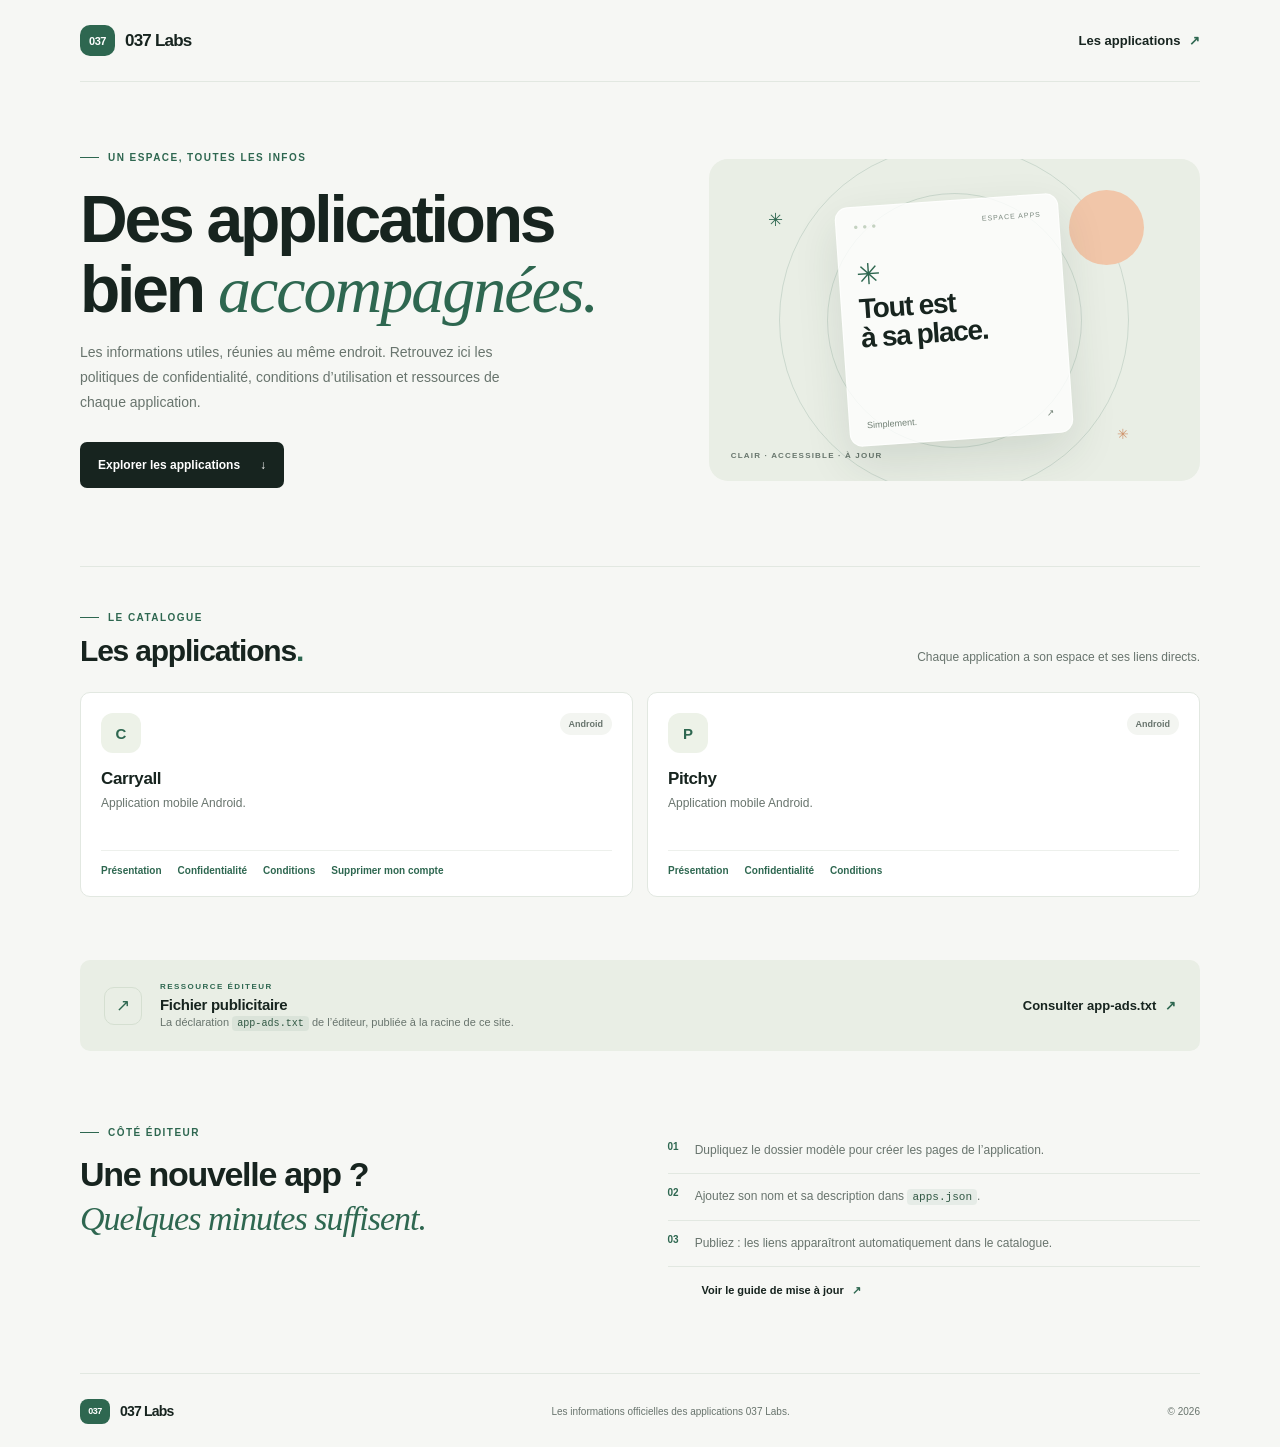
==== index.html @ 4214aaa5 "Initialise le site 037 Labs" ====
<!doctype html>
<html lang="fr">
<head>
  <meta charset="utf-8">
  <meta name="viewport" content="width=device-width, initial-scale=1">
  <meta name="theme-color" content="#f6f7f4">
  <meta name="description" content="Retrouvez les informations légales et les ressources des applications mobiles de 037 Labs.">
  <title>037 Labs — applications & informations</title>
  <link rel="stylesheet" href="styles.css">
  <script src="main.js" defer></script>
</head>
<body>
  <header class="topbar">
    <a class="brand" href="./" aria-label="Accueil 037 Labs">
      <span class="brand-mark" aria-hidden="true">037</span>
      <span class="brand-name">037 Labs</span>
    </a>
    <a class="top-link" href="#applications">Les applications <span aria-hidden="true">↗</span></a>
  </header>

  <main>
    <section class="hero">
      <div class="hero-copy">
        <p class="eyebrow"><span class="eyebrow-line"></span> UN ESPACE, TOUTES LES INFOS</p>
        <h1>Des applications<br>bien <span class="serif-accent">accompagnées.</span></h1>
        <p class="hero-description">Les informations utiles, réunies au même endroit. Retrouvez ici les politiques de confidentialité, conditions d’utilisation et ressources de chaque application.</p>
        <a class="button button-dark" href="#applications">Explorer les applications <span aria-hidden="true">↓</span></a>
      </div>
      <div class="hero-art" aria-hidden="true">
        <div class="art-orbit orbit-one"></div>
        <div class="art-orbit orbit-two"></div>
        <div class="art-sun"></div>
        <div class="art-card">
          <div class="art-card-top"><span class="art-window-dots">● ● ●</span><span>ESPACE APPS</span></div>
          <div class="art-symbol">✳</div>
          <div class="art-card-title">Tout est<br>à sa place.</div>
          <div class="art-card-foot"><span>Simplement.</span><span>↗</span></div>
        </div>
        <span class="art-spark spark-one">✳</span>
        <span class="art-spark spark-two">✳</span>
        <span class="art-caption">CLAIR · ACCESSIBLE · À JOUR</span>
      </div>
    </section>

    <section class="apps-section" id="applications">
      <div class="section-heading">
        <div>
          <p class="eyebrow"><span class="eyebrow-line"></span> LE CATALOGUE</p>
          <h2>Les applications<span class="heading-period">.</span></h2>
        </div>
        <p class="section-note">Chaque application a son espace et ses liens directs.</p>
      </div>
      <div id="app-list" class="app-list" aria-live="polite">
        <div class="loading-card">Le catalogue arrive<span class="loading-dots">…</span></div>
      </div>
    </section>

    <section class="resources-section" aria-labelledby="resources-title">
      <div class="resource-icon" aria-hidden="true">↗</div>
      <div class="resource-copy">
        <p class="eyebrow">RESSOURCE ÉDITEUR</p>
        <h2 id="resources-title">Fichier publicitaire</h2>
        <p>La déclaration <code>app-ads.txt</code> de l’éditeur, publiée à la racine de ce site.</p>
      </div>
      <a class="text-link" href="app-ads.txt">Consulter app-ads.txt <span aria-hidden="true">↗</span></a>
    </section>

    <section class="how-section" aria-labelledby="how-title">
      <div>
        <p class="eyebrow"><span class="eyebrow-line"></span> CÔTÉ ÉDITEUR</p>
        <h2 id="how-title">Une nouvelle app ?<br><span class="serif-accent">Quelques minutes suffisent.</span></h2>
      </div>
      <div class="how-steps">
        <div class="how-step"><span>01</span><p>Dupliquez le dossier modèle pour créer les pages de l’application.</p></div>
        <div class="how-step"><span>02</span><p>Ajoutez son nom et sa description dans <code>apps.json</code>.</p></div>
        <div class="how-step"><span>03</span><p>Publiez : les liens apparaîtront automatiquement dans le catalogue.</p></div>
        <a class="text-link setup-link" href="README.md">Voir le guide de mise à jour <span aria-hidden="true">↗</span></a>
      </div>
    </section>
  </main>

  <footer class="footer">
    <a class="brand footer-brand" href="./"><span class="brand-mark" aria-hidden="true">037</span><span class="brand-name">037 Labs</span></a>
    <p>Les informations officielles des applications 037 Labs.</p>
    <span class="footer-year">© <span id="year"></span></span>
  </footer>
</body>
</html>
---- styles.css ----
:root {
  color-scheme: light;
  --paper: #f6f7f4;
  --white: #fff;
  --ink: #17241f;
  --muted: #68746d;
  --line: #e2e8e1;
  --green: #2e6750;
  --lime: #d3e6ae;
  --peach: #f1c6a9;
  --font: "Segoe UI", Arial, sans-serif;
}

* { box-sizing: border-box; }
html { scroll-behavior: smooth; }
body { margin: 0; background: var(--paper); color: var(--ink); font-family: var(--font); -webkit-font-smoothing: antialiased; }
a { color: inherit; }
.topbar, main, .footer { width: min(1120px, calc(100% - 64px)); margin-inline: auto; }
.topbar { height: 82px; display: flex; align-items: center; justify-content: space-between; border-bottom: 1px solid var(--line); }
.brand { display: inline-flex; gap: 10px; align-items: center; text-decoration: none; }
.brand-mark { width: 35px; height: 31px; display: grid; place-items: center; border-radius: 10px; color: var(--white); background: var(--green); font-size: 11px; font-weight: 700; letter-spacing: -.5px; }
.brand-name { font-size: 17px; font-weight: 700; letter-spacing: -.8px; }
.brand-dot, .heading-period { color: var(--green); }
.top-link, .text-link { font-size: 13px; font-weight: 600; text-decoration: none; }
.top-link span, .text-link span { margin-left: 5px; color: var(--green); }
.hero { min-height: 484px; display: grid; grid-template-columns: 1.08fr .92fr; align-items: center; gap: 52px; padding: 66px 0 74px; }
.eyebrow { margin: 0; display: flex; align-items: center; gap: 9px; color: var(--green); font-size: 10px; font-weight: 700; letter-spacing: 1.45px; }
.eyebrow-line { width: 19px; height: 1px; background: var(--green); }
h1, h2, p { margin-top: 0; }
h1 { margin: 22px 0 16px; font-size: clamp(43px, 5.2vw, 66px); line-height: 1.05; letter-spacing: -3.2px; font-weight: 600; }
.serif-accent { color: var(--green); font-family: Georgia, serif; font-weight: 500; font-style: italic; letter-spacing: -2px; }
.hero-description { max-width: 430px; margin-bottom: 26px; color: var(--muted); font-size: 14px; line-height: 1.8; }
.button { min-height: 46px; padding: 0 18px; display: inline-flex; align-items: center; justify-content: center; gap: 20px; border-radius: 7px; text-decoration: none; font-size: 12px; font-weight: 600; transition: transform .18s ease, background .18s ease; }
.button:hover { transform: translateY(-2px); }
.button-dark { color: var(--white); background: var(--ink); }
.button-dark:hover { background: var(--green); }
.hero-art { position: relative; height: 322px; display: grid; place-items: center; overflow: hidden; border-radius: 19px; background: #e9eee5; }
.art-orbit { position: absolute; width: 350px; height: 350px; border: 1px solid rgba(46, 103, 80, .16); border-radius: 50%; }
.orbit-two { width: 255px; height: 255px; }
.art-sun { position: absolute; top: 31px; right: 56px; width: 75px; height: 75px; border-radius: 50%; background: var(--peach); }
.art-card { position: relative; z-index: 1; width: 224px; height: 240px; padding: 15px 17px; border: 1px solid rgba(255,255,255,.7); border-radius: 13px; background: rgba(255,255,255,.78); box-shadow: 0 19px 46px rgba(34, 57, 43, .12); transform: rotate(-4deg); }
.art-card-top, .art-card-foot { display: flex; justify-content: space-between; align-items: center; }
.art-card-top { color: #78867c; font-size: 7px; letter-spacing: 1px; }
.art-window-dots { color: #c4d2c1; font-size: 8px; letter-spacing: 1px; }
.art-symbol { margin-top: 26px; color: var(--green); font-size: 29px; }
.art-card-title { margin-top: 4px; font-size: 28px; font-weight: 600; line-height: 1.03; letter-spacing: -1.3px; }
.art-card-foot { position: absolute; right: 17px; bottom: 15px; left: 17px; color: #718075; font-size: 9px; }
.art-spark { position: absolute; color: var(--green); }
.spark-one { top: 50px; left: 59px; font-size: 18px; }
.spark-two { right: 71px; bottom: 39px; color: #cf946d; font-size: 14px; }
.art-caption { position: absolute; bottom: 21px; left: 22px; color: #68766d; font-size: 8px; font-weight: 700; letter-spacing: 1.2px; }
.apps-section { padding: 45px 0 63px; border-top: 1px solid var(--line); }
.section-heading { margin-bottom: 24px; display: flex; align-items: end; justify-content: space-between; gap: 20px; }
.section-heading h2, .resources-section h2, .how-section h2 { margin: 11px 0 0; font-size: 30px; letter-spacing: -1.2px; }
.section-note { margin: 0 0 4px; color: var(--muted); font-size: 12px; }
.app-list { display: grid; grid-template-columns: repeat(2, minmax(0, 1fr)); gap: 14px; }
.app-card, .loading-card, .empty-card, .error-card { border: 1px solid var(--line); border-radius: 10px; background: var(--white); }
.app-card { padding: 20px; }
.app-card-head { display: flex; justify-content: space-between; align-items: flex-start; gap: 12px; }
.app-monogram { width: 40px; height: 40px; display: grid; flex: 0 0 auto; place-items: center; border-radius: 12px; background: #edf2e8; color: var(--green); font-size: 15px; font-weight: 700; }
.app-platform { padding: 6px 9px; border-radius: 20px; background: #f3f5f1; color: var(--muted); font-size: 9px; font-weight: 600; }
.app-card h3 { margin: 16px 0 5px; font-size: 17px; letter-spacing: -.4px; }
.app-description { min-height: 37px; margin: 0; color: var(--muted); font-size: 12px; line-height: 1.6; }
.app-links { margin-top: 19px; padding-top: 14px; display: flex; flex-wrap: wrap; gap: 9px 16px; border-top: 1px solid #edf0ec; }
.app-links a { color: var(--green); font-size: 10px; font-weight: 600; text-decoration: none; }
.app-links a:hover, .text-link:hover, .top-link:hover { text-decoration: underline; text-underline-offset: 3px; }
.loading-card, .empty-card, .error-card { grid-column: 1 / -1; padding: 25px; color: var(--muted); font-size: 13px; line-height: 1.7; }
.empty-card { display: flex; align-items: center; gap: 16px; }
.empty-icon { width: 38px; height: 38px; display: grid; flex: 0 0 auto; place-items: center; border-radius: 50%; background: #edf2e8; color: var(--green); font-size: 19px; }
.empty-card strong { display: block; margin-bottom: 2px; color: var(--ink); }
.empty-card p { margin: 0; }
.loading-dots { color: var(--green); }
.resources-section { display: flex; align-items: center; gap: 18px; padding: 22px 24px; border-radius: 10px; background: #e9eee5; }
.resource-icon { width: 38px; height: 38px; display: grid; flex: 0 0 auto; place-items: center; border: 1px solid #d5dfd1; border-radius: 10px; color: var(--green); font-size: 17px; }
.resource-copy { flex: 1; }
.resources-section .eyebrow { font-size: 8px; }
.resources-section h2 { margin: 5px 0 3px; font-size: 15px; letter-spacing: -.3px; }
.resources-section p:not(.eyebrow) { margin: 0; color: var(--muted); font-size: 11px; }
code { padding: 2px 5px; border-radius: 4px; background: rgba(46,103,80,.08); color: #315844; font-family: Consolas, monospace; font-size: .92em; }
.resources-section .text-link { white-space: nowrap; }
.how-section { padding: 76px 0 75px; display: grid; grid-template-columns: 1fr 1fr; gap: 55px; }
.how-section h2 { margin-top: 15px; font-size: clamp(25px, 3vw, 34px); line-height: 1.28; letter-spacing: -1.3px; }
.how-section h2 .serif-accent { letter-spacing: -1px; }
.how-steps { padding-top: 1px; }
.how-step { display: flex; gap: 16px; padding: 13px 0; border-bottom: 1px solid var(--line); }
.how-step span { color: var(--green); font-size: 10px; font-weight: 700; }
.how-step p { margin: 0; color: var(--muted); font-size: 12px; line-height: 1.6; }
.setup-link { display: inline-block; margin: 17px 0 0 34px; font-size: 11px; }
.footer { min-height: 75px; display: flex; align-items: center; justify-content: space-between; gap: 16px; border-top: 1px solid var(--line); }
.footer-brand .brand-mark { width: 30px; height: 25px; border-radius: 8px; font-size: 9px; }
.footer-brand .brand-name { font-size: 14px; }
.footer p, .footer-year { margin: 0; color: var(--muted); font-size: 10px; }
.footer-year { white-space: nowrap; }

/* Shared document-page styles */
.document-main { width: min(760px, calc(100% - 48px)); margin: 0 auto; padding: 58px 0 80px; }
.back-link { display: inline-block; margin-bottom: 26px; color: var(--green); font-size: 12px; font-weight: 600; text-decoration: none; }
.document-label { margin-bottom: 12px; color: var(--green); font-size: 10px; font-weight: 700; letter-spacing: 1.35px; text-transform: uppercase; }
.document-main h1 { margin: 0 0 14px; font-size: clamp(34px, 5vw, 48px); letter-spacing: -2px; }
.document-lead { color: var(--muted); font-size: 14px; line-height: 1.8; }
.document-meta { margin: 22px 0 30px; padding: 14px 16px; border-left: 3px solid var(--lime); background: #eef1eb; color: var(--muted); font-size: 11px; line-height: 1.7; }
.document-content { padding-top: 10px; border-top: 1px solid var(--line); }
.document-content h2 { margin: 25px 0 8px; font-size: 17px; letter-spacing: -.4px; }
.document-content p, .document-content li { color: #536058; font-size: 13px; line-height: 1.8; }
.document-content ul, .document-content ol { padding-left: 21px; }
.placeholder { padding: 1px 5px; border-radius: 3px; background: #fff0d9; color: #7e5627; }
.document-footer { margin-top: 42px; padding-top: 18px; border-top: 1px solid var(--line); color: var(--muted); font-size: 10px; }
.document-footer a { color: var(--green); text-decoration: none; }

@media (max-width: 720px) {
  .topbar, main, .footer { width: min(100% - 40px, 560px); }
  .topbar { height: 68px; }
  .hero { grid-template-columns: 1fr; gap: 32px; padding: 52px 0 55px; }
  .hero-art { height: 280px; }
  .section-heading { align-items: flex-start; flex-direction: column; gap: 9px; }
  .app-list { grid-template-columns: 1fr; }
  .app-description { min-height: auto; }
  .resources-section { align-items: flex-start; flex-wrap: wrap; gap: 12px; }
  .resource-copy { min-width: calc(100% - 55px); }
  .resources-section .text-link { margin-left: 50px; }
  .how-section { grid-template-columns: 1fr; gap: 22px; padding: 57px 0; }
  .footer { flex-wrap: wrap; padding: 17px 0; }
  .footer p { flex: 1; text-align: right; }
}

@media (max-width: 420px) {
  .topbar, main, .footer { width: calc(100% - 32px); }
  h1 { letter-spacing: -2.5px; }
  .hero-art { height: 250px; }
  .footer p { order: 3; flex-basis: 100%; text-align: left; }
}

@media (prefers-reduced-motion: reduce) {
  *, *::before, *::after { scroll-behavior: auto !important; transition-duration: .01ms !important; }
}
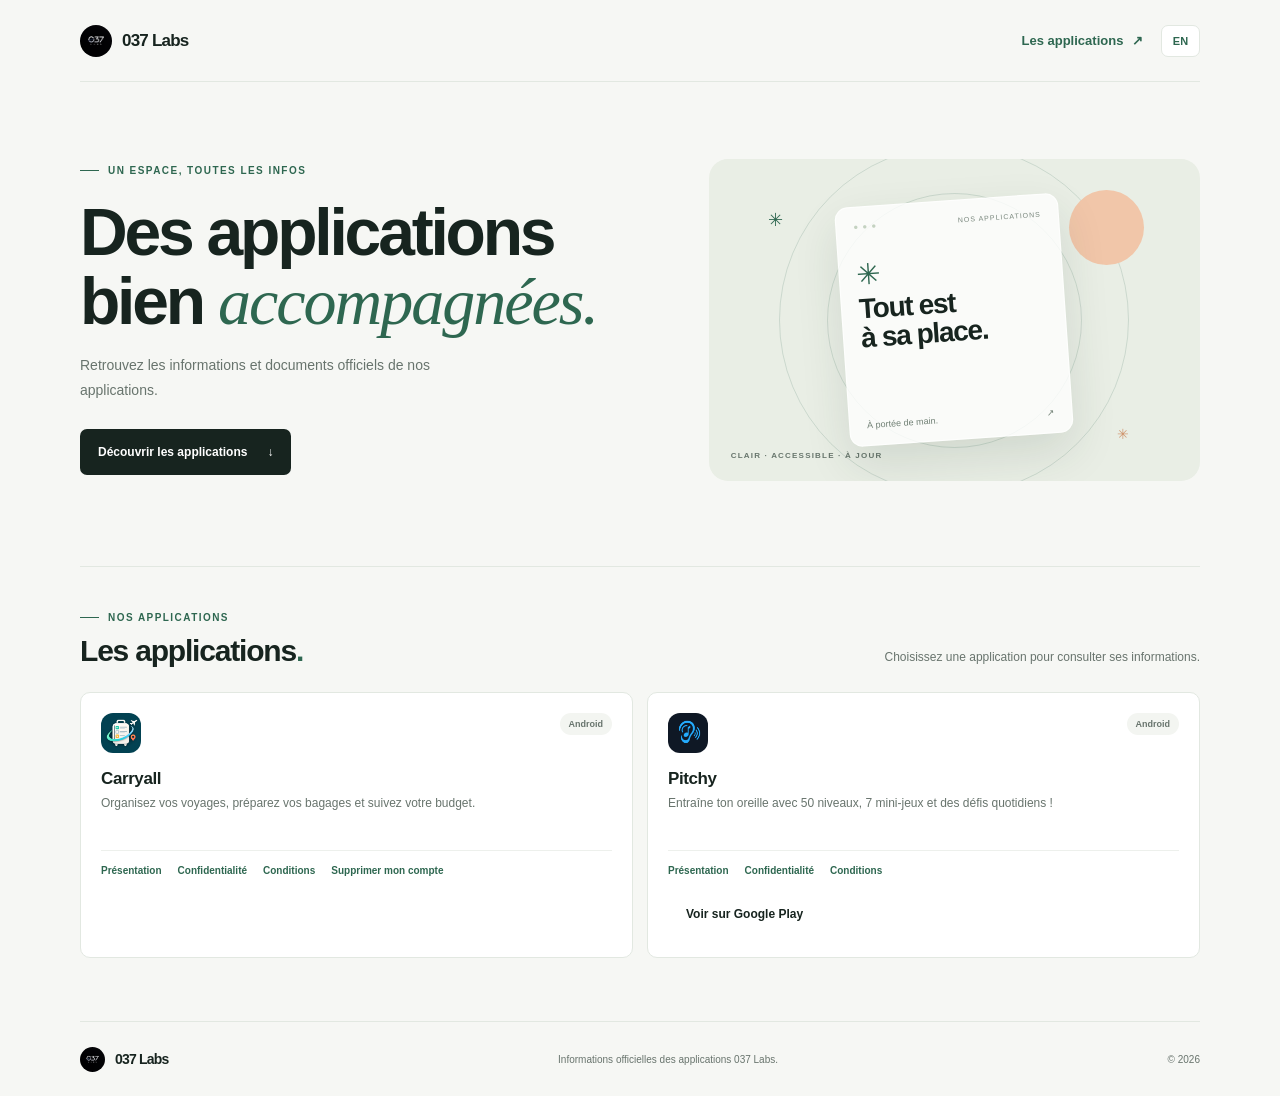
==== commit 6dbc300c: "Mise à jour des données et du site" ====
--- a/index.html
+++ b/index.html
@@ -6,82 +6,66 @@
   <meta name="theme-color" content="#f6f7f4">
   <meta name="description" content="Retrouvez les informations légales et les ressources des applications mobiles de 037 Labs.">
   <title>037 Labs — applications & informations</title>
+  <link rel="icon" type="image/png" href="assets/037labs_favicon.png">
   <link rel="stylesheet" href="styles.css">
+  <script src="apps.js" defer></script>
+  <script src="store-url.js" defer></script>
+  <script src="language.js" defer></script>
   <script src="main.js" defer></script>
 </head>
-<body>
+<body data-title-fr="037 Labs — applications & informations" data-title-en="037 Labs — Apps & Information">
   <header class="topbar">
-    <a class="brand" href="./" aria-label="Accueil 037 Labs">
-      <span class="brand-mark" aria-hidden="true">037</span>
+    <a class="brand" href="./" aria-label="Accueil 037 Labs" data-label-fr="Accueil 037 Labs" data-label-en="037 Labs home">
+      <img class="brand-mark" src="assets/037labs_icon.png" alt="">
       <span class="brand-name">037 Labs</span>
     </a>
-    <a class="top-link" href="#applications">Les applications <span aria-hidden="true">↗</span></a>
+    <div class="top-actions">
+      <a class="top-link" href="#applications"><span data-lang="fr">Les applications</span><span data-lang="en" hidden>Apps</span> <span aria-hidden="true">↗</span></a>
+      <button class="language-toggle" type="button">EN</button>
+    </div>
   </header>
 
   <main>
     <section class="hero">
       <div class="hero-copy">
-        <p class="eyebrow"><span class="eyebrow-line"></span> UN ESPACE, TOUTES LES INFOS</p>
-        <h1>Des applications<br>bien <span class="serif-accent">accompagnées.</span></h1>
-        <p class="hero-description">Les informations utiles, réunies au même endroit. Retrouvez ici les politiques de confidentialité, conditions d’utilisation et ressources de chaque application.</p>
-        <a class="button button-dark" href="#applications">Explorer les applications <span aria-hidden="true">↓</span></a>
+        <p class="eyebrow"><span class="eyebrow-line"></span><span data-lang="fr">UN ESPACE, TOUTES LES INFOS</span><span data-lang="en" hidden>ALL THE INFORMATION, IN ONE PLACE</span></p>
+        <h1><span data-lang="fr">Des applications<br>bien <span class="serif-accent">accompagnées.</span></span><span data-lang="en" hidden>Apps, with<br><span class="serif-accent">everything in place.</span></span></h1>
+        <p class="hero-description"><span data-lang="fr">Retrouvez les informations et documents officiels de nos applications.</span><span data-lang="en" hidden>Find the official information and documents for our apps.</span></p>
+        <a class="button button-dark" href="#applications"><span data-lang="fr">Découvrir les applications</span><span data-lang="en" hidden>Explore the apps</span><span aria-hidden="true">↓</span></a>
       </div>
       <div class="hero-art" aria-hidden="true">
         <div class="art-orbit orbit-one"></div>
         <div class="art-orbit orbit-two"></div>
         <div class="art-sun"></div>
         <div class="art-card">
-          <div class="art-card-top"><span class="art-window-dots">● ● ●</span><span>ESPACE APPS</span></div>
+          <div class="art-card-top"><span class="art-window-dots">● ● ●</span><span data-lang="fr">NOS APPLICATIONS</span><span data-lang="en" hidden>OUR APPS</span></div>
           <div class="art-symbol">✳</div>
-          <div class="art-card-title">Tout est<br>à sa place.</div>
-          <div class="art-card-foot"><span>Simplement.</span><span>↗</span></div>
+          <div class="art-card-title"><span data-lang="fr">Tout est<br>à sa place.</span><span data-lang="en" hidden>Everything<br>in its place.</span></div>
+          <div class="art-card-foot"><span data-lang="fr">À portée de main.</span><span data-lang="en" hidden>Easy to find.</span><span>↗</span></div>
         </div>
         <span class="art-spark spark-one">✳</span>
         <span class="art-spark spark-two">✳</span>
-        <span class="art-caption">CLAIR · ACCESSIBLE · À JOUR</span>
+        <span class="art-caption"><span data-lang="fr">CLAIR · ACCESSIBLE · À JOUR</span><span data-lang="en" hidden>CLEAR · ACCESSIBLE · UP TO DATE</span></span>
       </div>
     </section>
 
     <section class="apps-section" id="applications">
       <div class="section-heading">
         <div>
-          <p class="eyebrow"><span class="eyebrow-line"></span> LE CATALOGUE</p>
-          <h2>Les applications<span class="heading-period">.</span></h2>
+          <p class="eyebrow"><span class="eyebrow-line"></span><span data-lang="fr">NOS APPLICATIONS</span><span data-lang="en" hidden>OUR APPS</span></p>
+          <h2><span data-lang="fr">Les applications</span><span data-lang="en" hidden>Apps</span><span class="heading-period">.</span></h2>
         </div>
-        <p class="section-note">Chaque application a son espace et ses liens directs.</p>
+        <p class="section-note"><span data-lang="fr">Choisissez une application pour consulter ses informations.</span><span data-lang="en" hidden>Select an app to view its information.</span></p>
       </div>
       <div id="app-list" class="app-list" aria-live="polite">
-        <div class="loading-card">Le catalogue arrive<span class="loading-dots">…</span></div>
-      </div>
-    </section>
-
-    <section class="resources-section" aria-labelledby="resources-title">
-      <div class="resource-icon" aria-hidden="true">↗</div>
-      <div class="resource-copy">
-        <p class="eyebrow">RESSOURCE ÉDITEUR</p>
-        <h2 id="resources-title">Fichier publicitaire</h2>
-        <p>La déclaration <code>app-ads.txt</code> de l’éditeur, publiée à la racine de ce site.</p>
-      </div>
-      <a class="text-link" href="app-ads.txt">Consulter app-ads.txt <span aria-hidden="true">↗</span></a>
-    </section>
-
-    <section class="how-section" aria-labelledby="how-title">
-      <div>
-        <p class="eyebrow"><span class="eyebrow-line"></span> CÔTÉ ÉDITEUR</p>
-        <h2 id="how-title">Une nouvelle app ?<br><span class="serif-accent">Quelques minutes suffisent.</span></h2>
-      </div>
-      <div class="how-steps">
-        <div class="how-step"><span>01</span><p>Dupliquez le dossier modèle pour créer les pages de l’application.</p></div>
-        <div class="how-step"><span>02</span><p>Ajoutez son nom et sa description dans <code>apps.json</code>.</p></div>
-        <div class="how-step"><span>03</span><p>Publiez : les liens apparaîtront automatiquement dans le catalogue.</p></div>
-        <a class="text-link setup-link" href="README.md">Voir le guide de mise à jour <span aria-hidden="true">↗</span></a>
+        <div class="loading-card"><span data-lang="fr">Chargement des applications</span><span data-lang="en" hidden>Loading apps</span><span class="loading-dots">…</span></div>
       </div>
     </section>
   </main>
 
   <footer class="footer">
-    <a class="brand footer-brand" href="./"><span class="brand-mark" aria-hidden="true">037</span><span class="brand-name">037 Labs</span></a>
-    <p>Les informations officielles des applications 037 Labs.</p>
+    <a class="brand footer-brand" href="./"><img class="brand-mark" src="assets/037labs_icon.png" alt=""><span class="brand-name">037 Labs</span></a>
+    <p><span data-lang="fr">Informations officielles des applications 037 Labs.</span><span data-lang="en" hidden>Official information for 037 Labs apps.</span></p>
     <span class="footer-year">© <span id="year"></span></span>
   </footer>
 </body>
--- a/styles.css
+++ b/styles.css
@@ -12,13 +12,17 @@
 }
 
 * { box-sizing: border-box; }
+[hidden] { display: none !important; }
 html { scroll-behavior: smooth; }
 body { margin: 0; background: var(--paper); color: var(--ink); font-family: var(--font); -webkit-font-smoothing: antialiased; }
 a { color: inherit; }
 .topbar, main, .footer { width: min(1120px, calc(100% - 64px)); margin-inline: auto; }
 .topbar { height: 82px; display: flex; align-items: center; justify-content: space-between; border-bottom: 1px solid var(--line); }
+.top-actions { display: flex; align-items: center; gap: 18px; }
+.language-toggle { min-width: 39px; min-height: 32px; padding: 0 9px; border: 1px solid var(--line); border-radius: 7px; background: var(--white); color: var(--green); font: inherit; font-size: 11px; font-weight: 700; cursor: pointer; }
+.language-toggle:hover { border-color: var(--green); }
 .brand { display: inline-flex; gap: 10px; align-items: center; text-decoration: none; }
-.brand-mark { width: 35px; height: 31px; display: grid; place-items: center; border-radius: 10px; color: var(--white); background: var(--green); font-size: 11px; font-weight: 700; letter-spacing: -.5px; }
+.brand-mark { width: 32px; height: 32px; display: block; flex: 0 0 auto; border-radius: 50%; object-fit: cover; }
 .brand-name { font-size: 17px; font-weight: 700; letter-spacing: -.8px; }
 .brand-dot, .heading-period { color: var(--green); }
 .top-link, .text-link { font-size: 13px; font-weight: 600; text-decoration: none; }
@@ -58,6 +62,9 @@
 .app-card { padding: 20px; }
 .app-card-head { display: flex; justify-content: space-between; align-items: flex-start; gap: 12px; }
 .app-monogram { width: 40px; height: 40px; display: grid; flex: 0 0 auto; place-items: center; border-radius: 12px; background: #edf2e8; color: var(--green); font-size: 15px; font-weight: 700; }
+.app-icon { width: 40px; height: 40px; flex: 0 0 auto; border-radius: 12px; object-fit: cover; }
+.button-store { margin-top: 15px; }
+.play-store-button { margin-bottom: 22px; }
 .app-platform { padding: 6px 9px; border-radius: 20px; background: #f3f5f1; color: var(--muted); font-size: 9px; font-weight: 600; }
 .app-card h3 { margin: 16px 0 5px; font-size: 17px; letter-spacing: -.4px; }
 .app-description { min-height: 37px; margin: 0; color: var(--muted); font-size: 12px; line-height: 1.6; }
@@ -87,7 +94,7 @@
 .how-step p { margin: 0; color: var(--muted); font-size: 12px; line-height: 1.6; }
 .setup-link { display: inline-block; margin: 17px 0 0 34px; font-size: 11px; }
 .footer { min-height: 75px; display: flex; align-items: center; justify-content: space-between; gap: 16px; border-top: 1px solid var(--line); }
-.footer-brand .brand-mark { width: 30px; height: 25px; border-radius: 8px; font-size: 9px; }
+.footer-brand .brand-mark { width: 25px; height: 25px; border-radius: 50%; }
 .footer-brand .brand-name { font-size: 14px; }
 .footer p, .footer-year { margin: 0; color: var(--muted); font-size: 10px; }
 .footer-year { white-space: nowrap; }
@@ -97,6 +104,9 @@
 .back-link { display: inline-block; margin-bottom: 26px; color: var(--green); font-size: 12px; font-weight: 600; text-decoration: none; }
 .document-label { margin-bottom: 12px; color: var(--green); font-size: 10px; font-weight: 700; letter-spacing: 1.35px; text-transform: uppercase; }
 .document-main h1 { margin: 0 0 14px; font-size: clamp(34px, 5vw, 48px); letter-spacing: -2px; }
+.app-page-title { display: flex; align-items: center; gap: 16px; margin-bottom: 14px; }
+.app-page-title img { width: 58px; height: 58px; flex: 0 0 auto; border-radius: 14px; object-fit: cover; }
+.app-page-title h1 { margin: 0; }
 .document-lead { color: var(--muted); font-size: 14px; line-height: 1.8; }
 .document-meta { margin: 22px 0 30px; padding: 14px 16px; border-left: 3px solid var(--lime); background: #eef1eb; color: var(--muted); font-size: 11px; line-height: 1.7; }
 .document-content { padding-top: 10px; border-top: 1px solid var(--line); }
@@ -110,6 +120,7 @@
 @media (max-width: 720px) {
   .topbar, main, .footer { width: min(100% - 40px, 560px); }
   .topbar { height: 68px; }
+  .top-actions { gap: 11px; }
   .hero { grid-template-columns: 1fr; gap: 32px; padding: 52px 0 55px; }
   .hero-art { height: 280px; }
   .section-heading { align-items: flex-start; flex-direction: column; gap: 9px; }
